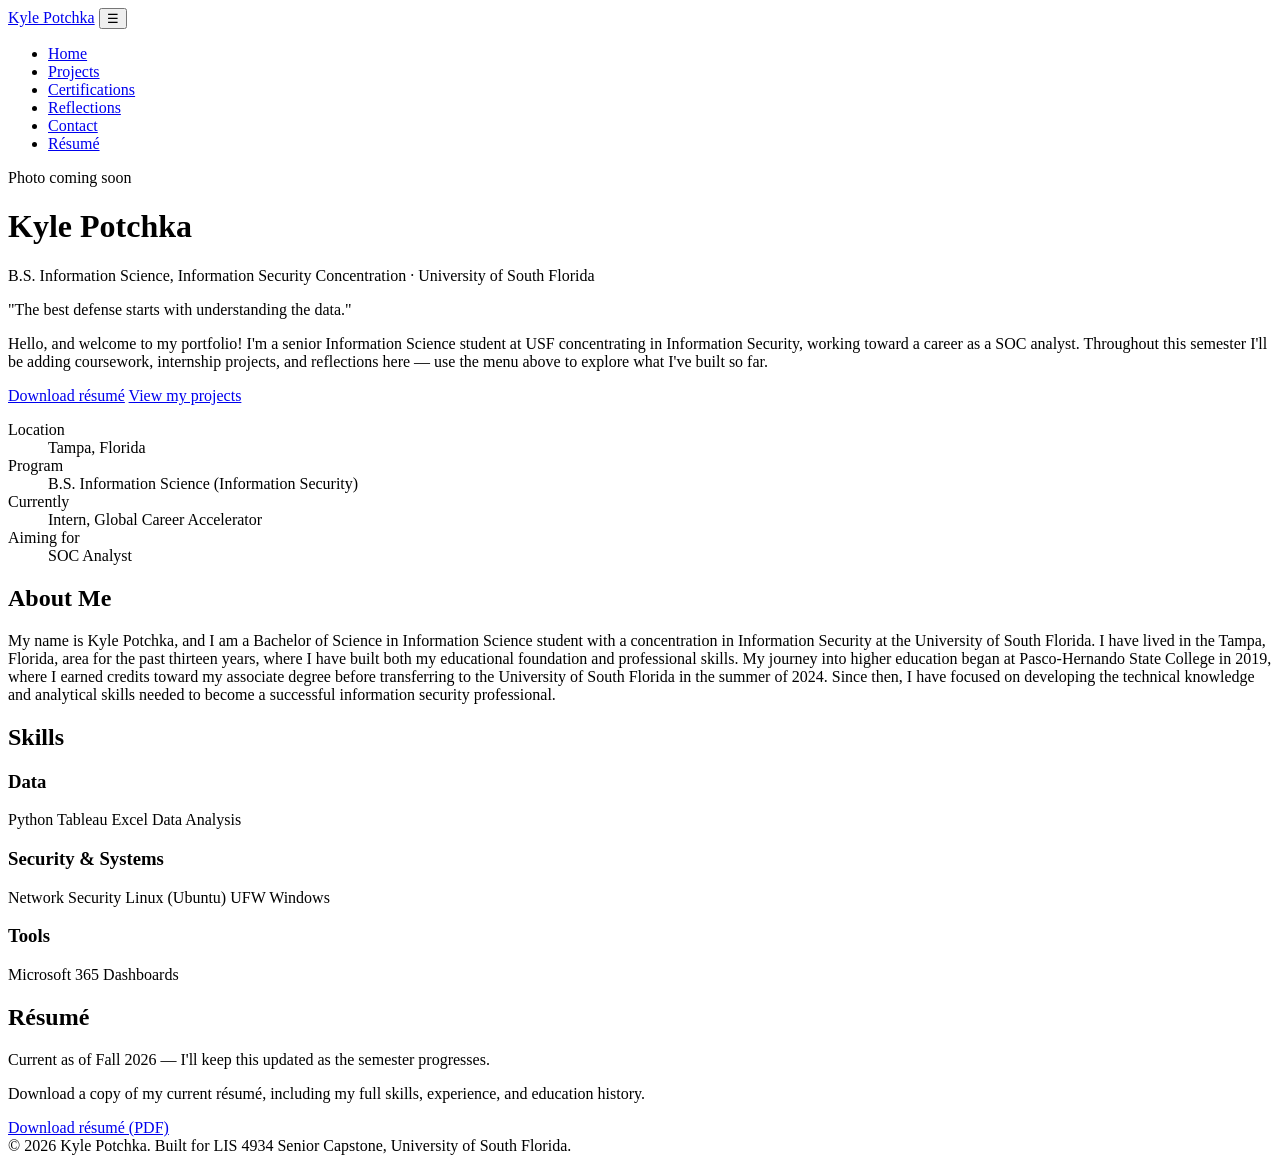
==== index.html @ e8d42bff "Add files via upload" ====
<!DOCTYPE html>
<html lang="en">
<head>
<meta charset="UTF-8">
<meta name="viewport" content="width=device-width, initial-scale=1.0">
<title>Kyle Potchka — ePortfolio</title>
<meta name="description" content="Kyle Potchka — Information Security student at USF, focused on data analysis and network security.">
<link rel="preconnect" href="https://fonts.googleapis.com">
<link href="https://fonts.googleapis.com/css2?family=Source+Serif+4:wght@500;600;700&family=IBM+Plex+Sans:wght@400;500;600;700&display=swap" rel="stylesheet">
<link rel="stylesheet" href="assets/style.css">
</head>
<body>

<nav class="site-nav">
  <div class="container">
    <a href="index.html" class="nav-name">Kyle Potchka</a>
    <button class="nav-toggle" aria-label="Toggle menu" aria-expanded="false" id="navToggle">☰</button>
    <ul class="nav-links" id="navLinks">
      <li><a href="index.html" aria-current="page">Home</a></li>
      <li><a href="projects.html">Projects</a></li>
      <li><a href="certifications.html">Certifications</a></li>
      <li><a href="reflections.html">Reflections</a></li>
      <li><a href="contact.html">Contact</a></li>
      <li><a href="assets/Potchka_Resume.pdf">Résumé</a></li>
    </ul>
  </div>
</nav>

<header class="hero">
  <div class="container">
    <div class="portrait-ring" aria-hidden="true">
      Photo coming soon
    </div>
    <h1>Kyle Potchka</h1>
    <p class="subtitle">B.S. Information Science, Information Security Concentration · University of South Florida</p>
    <p class="quote">"The best defense starts with understanding the data."</p>
    <p class="lede">Hello, and welcome to my portfolio! I'm a senior Information Science student at USF concentrating in Information Security, working toward a career as a SOC analyst. Throughout this semester I'll be adding coursework, internship projects, and reflections here — use the menu above to explore what I've built so far.</p>
    <div class="btn-row">
      <a class="btn btn-primary" href="assets/Potchka_Resume.pdf">Download résumé</a>
      <a class="btn btn-secondary" href="projects.html">View my projects</a>
    </div>
  </div>
</header>

<section class="facts">
  <div class="container">
    <dl class="facts-grid">
      <div class="fact"><dt>Location</dt><dd>Tampa, Florida</dd></div>
      <div class="fact"><dt>Program</dt><dd>B.S. Information Science (Information Security)</dd></div>
      <div class="fact"><dt>Currently</dt><dd>Intern, Global Career Accelerator</dd></div>
      <div class="fact"><dt>Aiming for</dt><dd>SOC Analyst</dd></div>
    </dl>
  </div>
</section>

<section class="section" id="bio">
  <div class="container">
    <div class="section-header">
      <h2>About Me</h2>
    </div>
    <div class="bio-block">
      <p>My name is Kyle Potchka, and I am a Bachelor of Science in Information Science student with a concentration in Information Security at the University of South Florida. I have lived in the Tampa, Florida, area for the past thirteen years, where I have built both my educational foundation and professional skills. My journey into higher education began at Pasco-Hernando State College in 2019, where I earned credits toward my associate degree before transferring to the University of South Florida in the summer of 2024. Since then, I have focused on developing the technical knowledge and analytical skills needed to become a successful information security professional.</p>
    </div>
  </div>
</section>

<section class="section section-tint">
  <div class="container">
    <div class="section-header">
      <h2>Skills</h2>
    </div>
    <div class="skill-groups">
      <div class="skill-group">
        <h3>Data</h3>
        <div class="chip-row">
          <span class="chip">Python</span>
          <span class="chip">Tableau</span>
          <span class="chip">Excel</span>
          <span class="chip">Data Analysis</span>
        </div>
      </div>
      <div class="skill-group">
        <h3>Security &amp; Systems</h3>
        <div class="chip-row">
          <span class="chip">Network Security</span>
          <span class="chip">Linux (Ubuntu)</span>
          <span class="chip">UFW</span>
          <span class="chip">Windows</span>
        </div>
      </div>
      <div class="skill-group">
        <h3>Tools</h3>
        <div class="chip-row">
          <span class="chip">Microsoft 365</span>
          <span class="chip">Dashboards</span>
        </div>
      </div>
    </div>
  </div>
</section>

<section class="section">
  <div class="container">
    <div class="section-header">
      <h2>Résumé</h2>
      <p>Current as of Fall 2026 — I'll keep this updated as the semester progresses.</p>
    </div>
    <div class="resume-block">
      <p>Download a copy of my current résumé, including my full skills, experience, and education history.</p>
      <a class="btn btn-primary" href="assets/Potchka_Resume.pdf">Download résumé (PDF)</a>
    </div>
  </div>
</section>

<footer class="site-footer">
  <div class="container">
    &copy; 2026 Kyle Potchka. Built for LIS 4934 Senior Capstone, University of South Florida.
  </div>
</footer>

<script src="assets/main.js"></script>
</body>
</html>
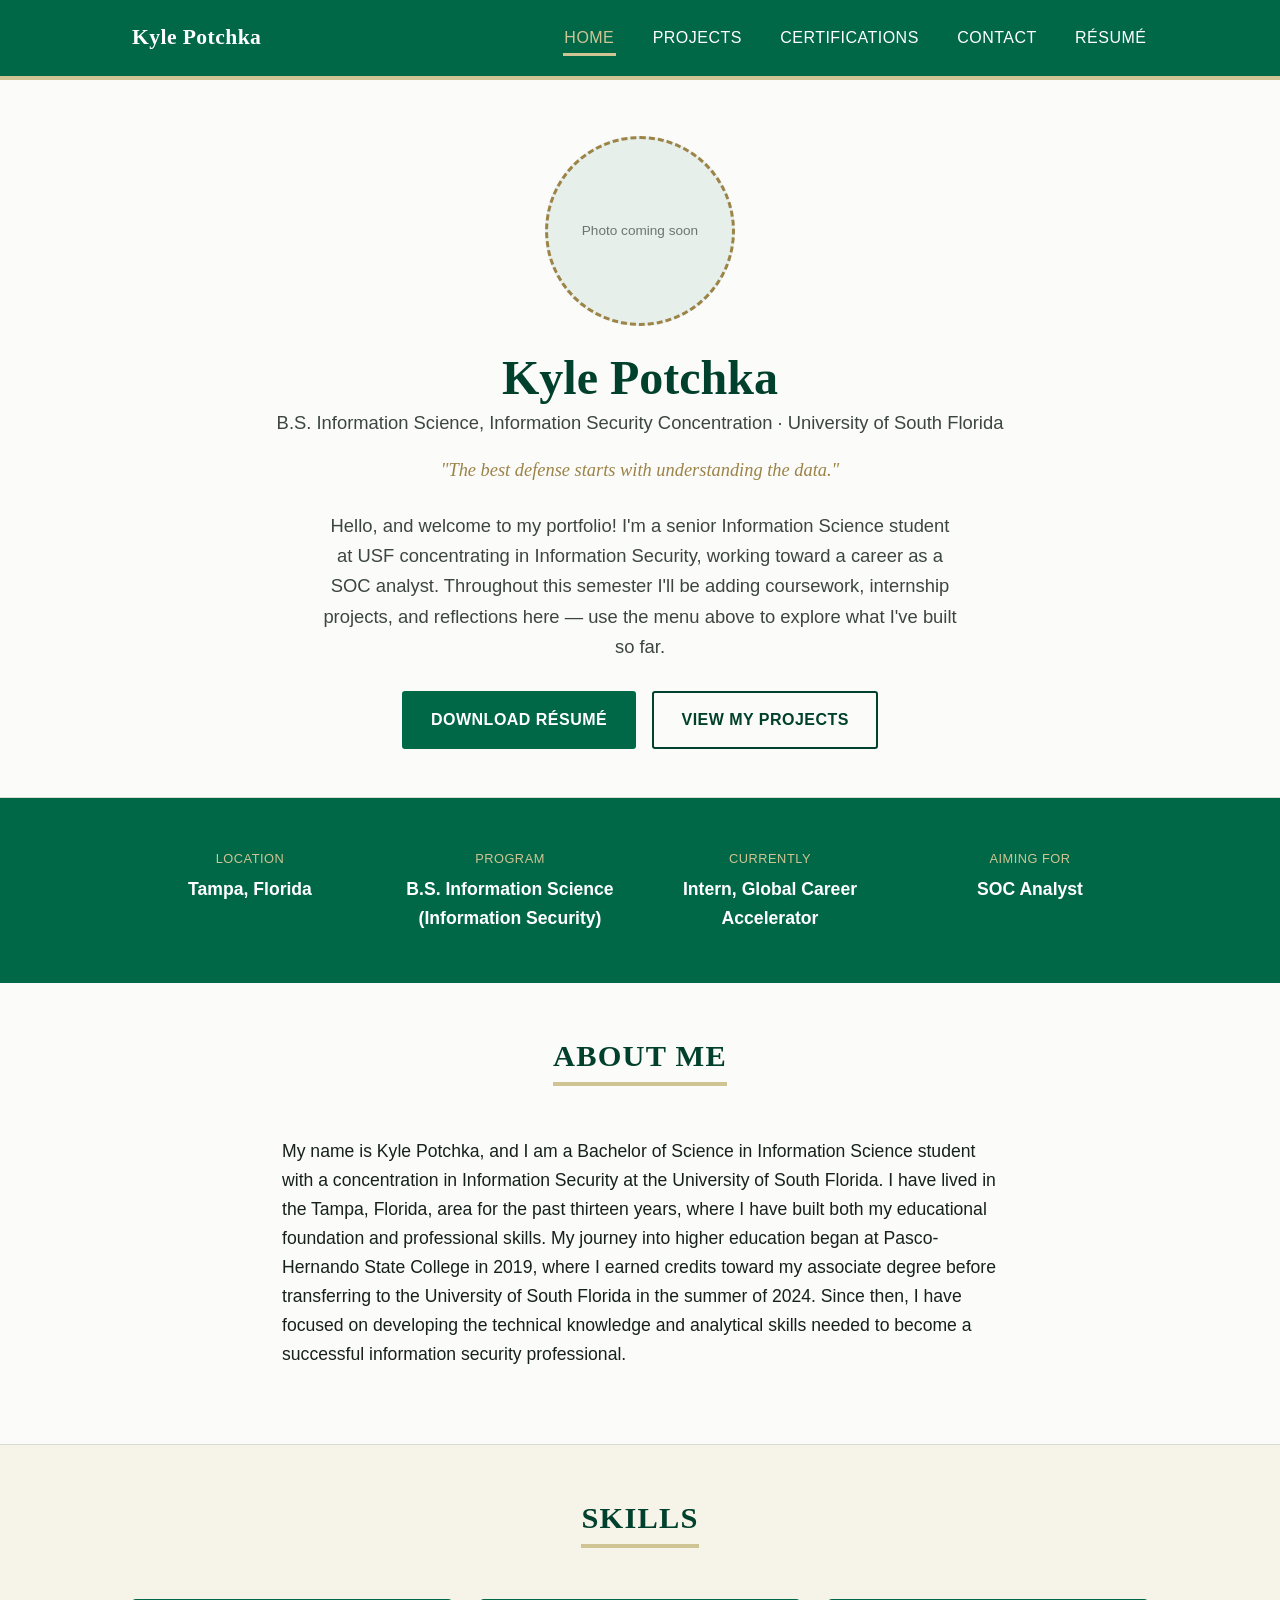
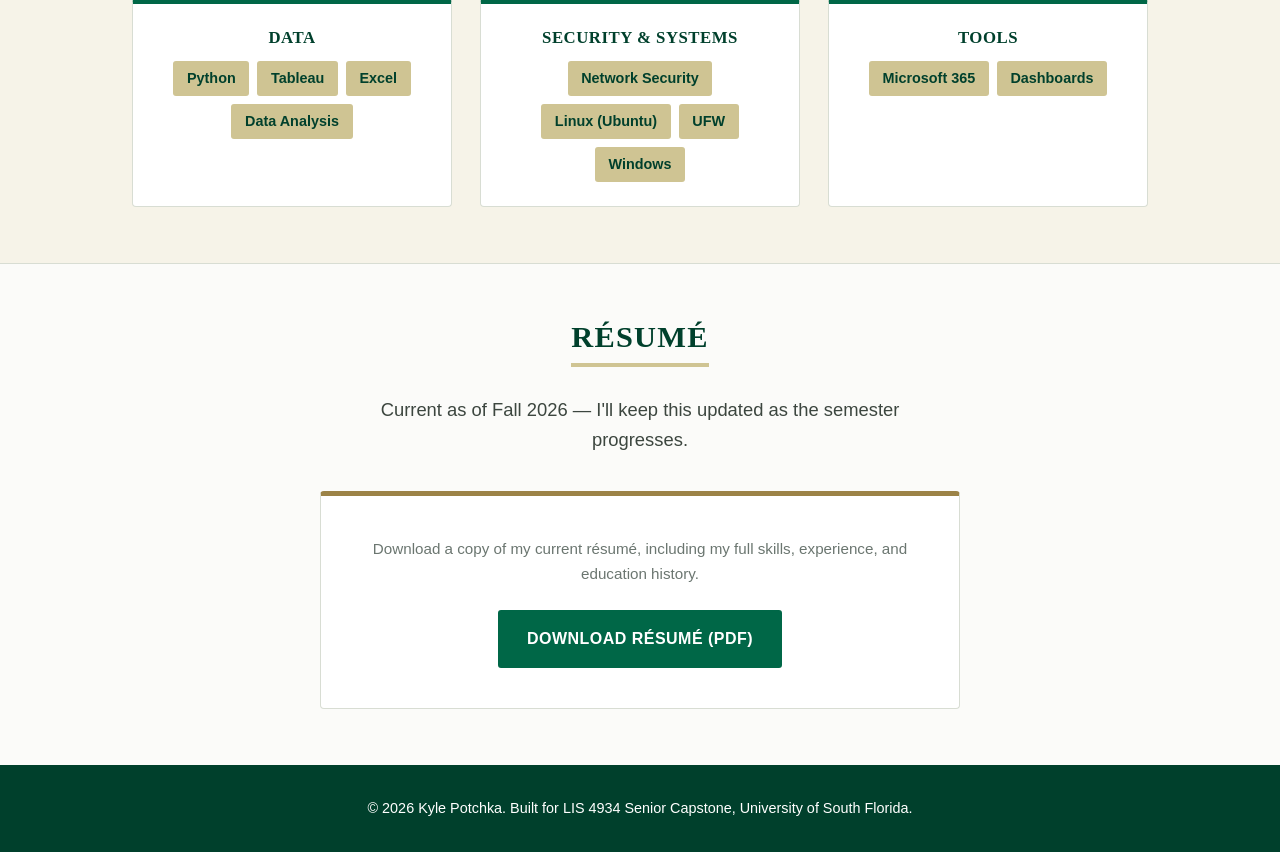
==== commit 580f99e6: "Update index.html stupid tab" ====
--- a/index.html
+++ b/index.html
@@ -19,7 +19,6 @@
       <li><a href="index.html" aria-current="page">Home</a></li>
       <li><a href="projects.html">Projects</a></li>
       <li><a href="certifications.html">Certifications</a></li>
-      <li><a href="reflections.html">Reflections</a></li>
       <li><a href="contact.html">Contact</a></li>
       <li><a href="assets/Potchka_Resume.pdf">Résumé</a></li>
     </ul>
--- a/assets/style.css
+++ b/assets/style.css
@@ -0,0 +1,447 @@
+/* ==========================================================================
+   Kyle Potchka — ePortfolio
+   Token system: color, type, layout
+   ========================================================================== */
+
+:root {
+  /* Color */
+  --green: #006747;
+  --green-dark: #00402c;
+  --green-tint: #e6efe9;
+  --gold: #cfc493;
+  --gold-tint: #f6f3e8;
+  --gold-deep: #9c8347;
+  --paper: #fbfbf9;
+  --paper-raised: #ffffff;
+  --ink: #16211b;
+  --ink-soft: #3c463f;
+  --ink-faint: #6b7670;
+  --line: #d8ddd3;
+
+  /* Type */
+  --font-display: "Source Serif 4", Georgia, "Times New Roman", serif;
+  --font-body: "IBM Plex Sans", -apple-system, "Segoe UI", sans-serif;
+
+  --content-max: 70ch;
+  --page-max: 1080px;
+}
+
+* { box-sizing: border-box; }
+html { scroll-behavior: smooth; }
+
+body {
+  margin: 0;
+  background: var(--paper);
+  color: var(--ink);
+  font-family: var(--font-body);
+  font-size: 1.15rem;
+  line-height: 1.65;
+  -webkit-font-smoothing: antialiased;
+}
+
+@media (prefers-reduced-motion: reduce) {
+  html { scroll-behavior: auto; }
+}
+
+img { max-width: 100%; display: block; }
+
+a {
+  color: var(--gold-deep);
+  text-decoration: underline;
+  text-decoration-color: var(--gold);
+  text-underline-offset: 3px;
+}
+a:hover { color: var(--green); text-decoration-color: var(--green); }
+a:focus-visible, button:focus-visible { outline: 2px solid var(--green); outline-offset: 3px; }
+
+h1, h2, h3 {
+  font-family: var(--font-display);
+  font-weight: 600;
+  line-height: 1.15;
+  color: var(--green-dark);
+  margin: 0 0 0.5em;
+}
+
+h1 { font-size: 2.9rem; }
+h2 {
+  font-size: 1.9rem;
+  text-transform: uppercase;
+  letter-spacing: 0.04em;
+  padding-bottom: 0.5rem;
+  border-bottom: 4px solid var(--gold);
+  display: inline-block;
+}
+h3 { font-size: 1.3rem; }
+
+p { margin: 0 0 1.1em; }
+
+.container { max-width: var(--page-max); margin: 0 auto; padding: 0 2rem; }
+.prose { max-width: var(--content-max); margin-left: auto; margin-right: auto; }
+.center { text-align: center; }
+
+/* ---------- Nav ---------- */
+.site-nav {
+  position: sticky;
+  top: 0;
+  z-index: 20;
+  background: var(--green);
+  border-bottom: 4px solid var(--gold);
+}
+
+.site-nav .container {
+  display: flex;
+  align-items: center;
+  justify-content: space-between;
+  height: 76px;
+}
+
+.nav-name {
+  font-family: var(--font-display);
+  font-weight: 700;
+  font-size: 1.35rem;
+  color: #fff;
+  text-decoration: none;
+  letter-spacing: 0.02em;
+}
+.nav-name:hover { color: var(--gold); text-decoration: none; }
+
+.nav-links {
+  display: flex;
+  gap: 2.2rem;
+  list-style: none;
+  margin: 0;
+  padding: 0;
+}
+
+.nav-links a {
+  color: #fff;
+  text-decoration: none;
+  font-size: 1rem;
+  font-weight: 500;
+  text-transform: uppercase;
+  letter-spacing: 0.03em;
+  padding: 0.4rem 0.1rem;
+  border-bottom: 3px solid transparent;
+}
+.nav-links a:hover,
+.nav-links a[aria-current="page"] {
+  color: var(--gold);
+  border-bottom-color: var(--gold);
+}
+
+.nav-toggle {
+  display: none;
+  background: none;
+  border: 1px solid #fff;
+  border-radius: 6px;
+  width: 42px;
+  height: 42px;
+  font-size: 1.2rem;
+  color: #fff;
+  cursor: pointer;
+}
+
+@media (max-width: 760px) {
+  .nav-toggle { display: block; }
+  .nav-links {
+    position: absolute;
+    top: 76px;
+    left: 0;
+    right: 0;
+    background: var(--green);
+    border-bottom: 4px solid var(--gold);
+    flex-direction: column;
+    gap: 0;
+    padding: 0.5rem 2rem 1.2rem;
+    display: none;
+  }
+  .nav-links.open { display: flex; }
+  .nav-links a { padding: 0.7rem 0; width: 100%; }
+}
+
+/* ---------- Buttons ---------- */
+.btn {
+  display: inline-flex;
+  align-items: center;
+  gap: 0.5rem;
+  padding: 0.85rem 1.7rem;
+  border-radius: 3px;
+  font-family: var(--font-body);
+  font-size: 1rem;
+  font-weight: 600;
+  text-decoration: none;
+  border: 2px solid transparent;
+  cursor: pointer;
+  text-transform: uppercase;
+  letter-spacing: 0.03em;
+}
+
+.btn-primary { background: var(--green); color: #fff; border-color: var(--green); }
+.btn-primary:hover { background: var(--green-dark); border-color: var(--green-dark); color: #fff; }
+
+.btn-secondary { background: transparent; color: var(--green-dark); border-color: var(--green-dark); }
+.btn-secondary:hover { background: var(--green-tint); color: var(--green-dark); }
+
+.btn-row { display: flex; gap: 1rem; flex-wrap: wrap; margin-top: 1.8rem; justify-content: center; }
+
+/* ---------- Hero (centered, portrait-first) ---------- */
+.hero { padding: 3.5rem 0 3rem; text-align: center; border-bottom: 1px solid var(--line); }
+
+.portrait-ring {
+  width: 190px;
+  height: 190px;
+  border-radius: 50%;
+  border: 3px dashed var(--gold-deep);
+  background: var(--green-tint);
+  margin: 0 auto 1.5rem;
+  display: flex;
+  align-items: center;
+  justify-content: center;
+  color: var(--ink-faint);
+  font-size: 0.85rem;
+  text-align: center;
+  padding: 1rem;
+  overflow: hidden;
+}
+.portrait-ring img { width: 100%; height: 100%; object-fit: cover; border-radius: 50%; }
+
+.hero h1 { font-size: 3rem; margin-bottom: 0.2rem; }
+.hero .subtitle { color: var(--ink-soft); font-size: 1.15rem; font-weight: 500; margin-bottom: 1rem; }
+.hero .quote {
+  font-family: var(--font-display);
+  font-style: italic;
+  color: var(--gold-deep);
+  font-size: 1.15rem;
+  max-width: 46ch;
+  margin: 0 auto 1.6rem;
+}
+.hero .lede { max-width: 62ch; margin: 0 auto; color: var(--ink-soft); }
+
+/* ---------- Quick facts band ---------- */
+.facts { background: var(--green); padding: 2rem 0; }
+.facts-grid {
+  display: grid;
+  grid-template-columns: repeat(4, 1fr);
+  gap: 1.5rem;
+  text-align: center;
+}
+@media (max-width: 700px) { .facts-grid { grid-template-columns: repeat(2, 1fr); } }
+.fact dt {
+  font-size: 0.8rem;
+  color: var(--gold);
+  text-transform: uppercase;
+  letter-spacing: 0.04em;
+  margin-bottom: 0.35rem;
+}
+.fact dd { margin: 0; font-size: 1.1rem; color: #fff; font-weight: 600; }
+
+/* ---------- Sections ---------- */
+.section { padding: 3.5rem 0; }
+.section-tint { background: var(--gold-tint); border-top: 1px solid var(--line); border-bottom: 1px solid var(--line); }
+.section-header { text-align: center; margin-bottom: 2.2rem; }
+.section-header p { color: var(--ink-soft); max-width: 60ch; margin: 0.8rem auto 0; }
+
+.bio-block { max-width: var(--content-max); margin: 0 auto; }
+.bio-block p { font-size: 1.1rem; }
+
+/* ---------- Skills ---------- */
+.skill-groups {
+  display: grid;
+  grid-template-columns: repeat(3, 1fr);
+  gap: 1.75rem;
+  margin-top: 1rem;
+}
+@media (max-width: 700px) { .skill-groups { grid-template-columns: 1fr; } }
+.skill-group {
+  background: #fff;
+  border: 1px solid var(--line);
+  border-top: 5px solid var(--green);
+  border-radius: 4px;
+  padding: 1.5rem;
+  text-align: center;
+}
+.skill-group h3 { margin-bottom: 0.9rem; text-transform: uppercase; font-size: 1.05rem; letter-spacing: 0.03em; }
+.chip-row { display: flex; flex-wrap: wrap; gap: 0.5rem; justify-content: center; }
+.chip {
+  background: var(--gold);
+  color: var(--green-dark);
+  font-size: 0.9rem;
+  font-weight: 600;
+  padding: 0.35rem 0.85rem;
+  border-radius: 3px;
+}
+
+/* ---------- Resume block ---------- */
+.resume-block {
+  text-align: center;
+  background: #fff;
+  border: 1px solid var(--line);
+  border-top: 5px solid var(--gold-deep);
+  border-radius: 4px;
+  padding: 2.5rem;
+  max-width: 640px;
+  margin: 0 auto;
+}
+.resume-block p { color: var(--ink-faint); font-size: 0.95rem; margin-bottom: 1.5rem; }
+
+/* ---------- Project cards ---------- */
+.project-grid {
+  display: grid;
+  grid-template-columns: repeat(2, 1fr);
+  gap: 1.75rem;
+  margin-top: 2rem;
+}
+@media (max-width: 760px) { .project-grid { grid-template-columns: 1fr; } }
+
+.project-card {
+  background: #fff;
+  border: 1px solid var(--line);
+  border-top: 5px solid var(--green);
+  border-radius: 4px;
+  padding: 1.9rem;
+  display: flex;
+  flex-direction: column;
+  gap: 0.8rem;
+}
+
+.tag-row { display: flex; gap: 0.5rem; flex-wrap: wrap; }
+.tag {
+  font-size: 0.75rem;
+  font-weight: 700;
+  padding: 0.25rem 0.7rem;
+  border-radius: 3px;
+  text-transform: uppercase;
+  letter-spacing: 0.03em;
+  background: var(--green);
+  color: #fff;
+}
+.tag.tag-class { background: var(--gold-deep); }
+
+.project-card h3 { margin-bottom: 0; }
+.project-card .meta { font-size: 0.85rem; color: var(--ink-faint); font-weight: 600; }
+.project-card p { color: var(--ink-soft); font-size: 1rem; margin-bottom: 0.4rem; }
+
+.reflection-note {
+  border-left: 4px solid var(--gold);
+  background: var(--gold-tint);
+  padding: 0.8rem 1rem;
+  font-size: 0.95rem;
+  color: var(--ink-soft);
+  border-radius: 0 4px 4px 0;
+}
+.reflection-note strong { color: var(--ink); }
+
+.placeholder-card { border: 2px dashed var(--line); border-top: 2px dashed var(--line); background: transparent; justify-content: center; text-align: center; }
+.placeholder-card p { color: var(--ink-faint); font-style: italic; }
+
+.project-shot {
+  width: 100%;
+  border: 1px solid var(--line);
+  border-radius: 3px;
+  background: #fff;
+}
+.project-links { display: flex; gap: 1rem; flex-wrap: wrap; margin-top: 0.3rem; font-size: 0.9rem; }
+.category-heading {
+  margin-top: 3rem;
+  padding-top: 0.5rem;
+}
+.category-heading:first-of-type { margin-top: 0; }
+.category-sub { color: var(--ink-faint); font-size: 0.95rem; margin-top: -0.5rem; }
+.tableau-pending {
+  display: flex;
+  align-items: center;
+  justify-content: center;
+  height: 160px;
+  border: 1.5px dashed var(--line);
+  border-radius: 3px;
+  color: var(--ink-faint);
+  font-size: 0.85rem;
+  font-style: italic;
+  text-align: center;
+  padding: 1rem;
+}
+.tableau-embed { width: 100%; }
+.tableau-embed iframe { width: 100%; height: 320px; border: 1px solid var(--line); border-radius: 3px; }
+
+.file-list { list-style: none; padding: 0; margin: 0.3rem 0 0.8rem; }
+.file-list li {
+  padding: 0.6rem 0;
+  border-bottom: 1px solid var(--line);
+  font-size: 0.95rem;
+  color: var(--ink-soft);
+}
+.file-list li:last-child { border-bottom: none; }
+.file-list strong { color: var(--ink); }
+.file-list a { font-size: 0.85rem; white-space: nowrap; margin-left: 0.5rem; }
+
+/* ---------- Reflections ---------- */
+.reflections article {
+  background: #fff;
+  border: 1px solid var(--line);
+  border-left: 5px solid var(--green);
+  border-radius: 4px;
+  padding: 2rem;
+}
+.reflections article + article { margin-top: 1.75rem; }
+.reflections h2 { margin-bottom: 0.3rem; font-size: 1.4rem; border-bottom: none; padding-bottom: 0; }
+.reflections .meta { color: var(--ink-faint); font-size: 0.88rem; margin-bottom: 1rem; font-weight: 600; text-transform: uppercase; letter-spacing: 0.03em; }
+
+/* ---------- Contact ---------- */
+.contact-list { list-style: none; padding: 0; margin: 2rem auto 0; max-width: 480px; }
+.contact-list li {
+  padding: 1rem 1.2rem;
+  border: 1px solid var(--line);
+  border-radius: 4px;
+  margin-bottom: 0.8rem;
+  display: flex;
+  gap: 1rem;
+  align-items: baseline;
+  background: #fff;
+}
+.contact-list .label { width: 100px; flex-shrink: 0; color: var(--gold-deep); font-size: 0.8rem; font-weight: 700; text-transform: uppercase; letter-spacing: 0.03em; }
+
+/* ---------- Footer ---------- */
+.site-footer {
+  padding: 2rem 0;
+  color: #fff;
+  background: var(--green-dark);
+  font-size: 0.9rem;
+  text-align: center;
+}
+.site-footer a { color: var(--gold); }
+
+/* ---------- Certifications ---------- */
+.cert-grid {
+  display: grid;
+  grid-template-columns: repeat(3, 1fr);
+  gap: 1.5rem;
+  margin-top: 2rem;
+}
+@media (max-width: 900px) { .cert-grid { grid-template-columns: repeat(2, 1fr); } }
+@media (max-width: 600px) { .cert-grid { grid-template-columns: 1fr; } }
+.cert-card {
+  background: #fff;
+  border: 1px solid var(--line);
+  border-top: 5px solid var(--gold-deep);
+  border-radius: 4px;
+  padding: 1.6rem;
+  display: flex;
+  flex-direction: column;
+  gap: 0.5rem;
+}
+.cert-badge {
+  width: 84px; height: 84px;
+  border: 3px dashed var(--gold-deep);
+  background: var(--green-tint);
+  border-radius: 50%;
+  display: flex; align-items: center; justify-content: center;
+  font-size: 0.7rem; font-weight: 600; color: var(--ink-faint);
+  text-align: center; margin: 0 auto 0.6rem;
+}
+.cert-card img.cert-badge-img { width: 84px; height: 84px; object-fit: contain; margin: 0 auto 0.6rem; }
+.cert-card h3 { font-size: 1.15rem; text-align: center; margin-bottom: 0; }
+.cert-card .issuer { text-align: center; color: var(--gold-deep); font-weight: 600; font-size: 0.95rem; }
+.cert-card .meta { text-align: center; color: var(--ink-faint); font-size: 0.85rem; font-weight: 600; }
+.cert-card .project-links { justify-content: center; margin-top: 0.4rem; }
+.cert-card img.cert-badge-img { width: 150px; height: 150px; }
+.cert-card img.cert-doc-img { width: 100%; max-width: 260px; height: auto; margin: 0 auto 0.6rem; border: 1px solid var(--line); border-radius: 3px; }
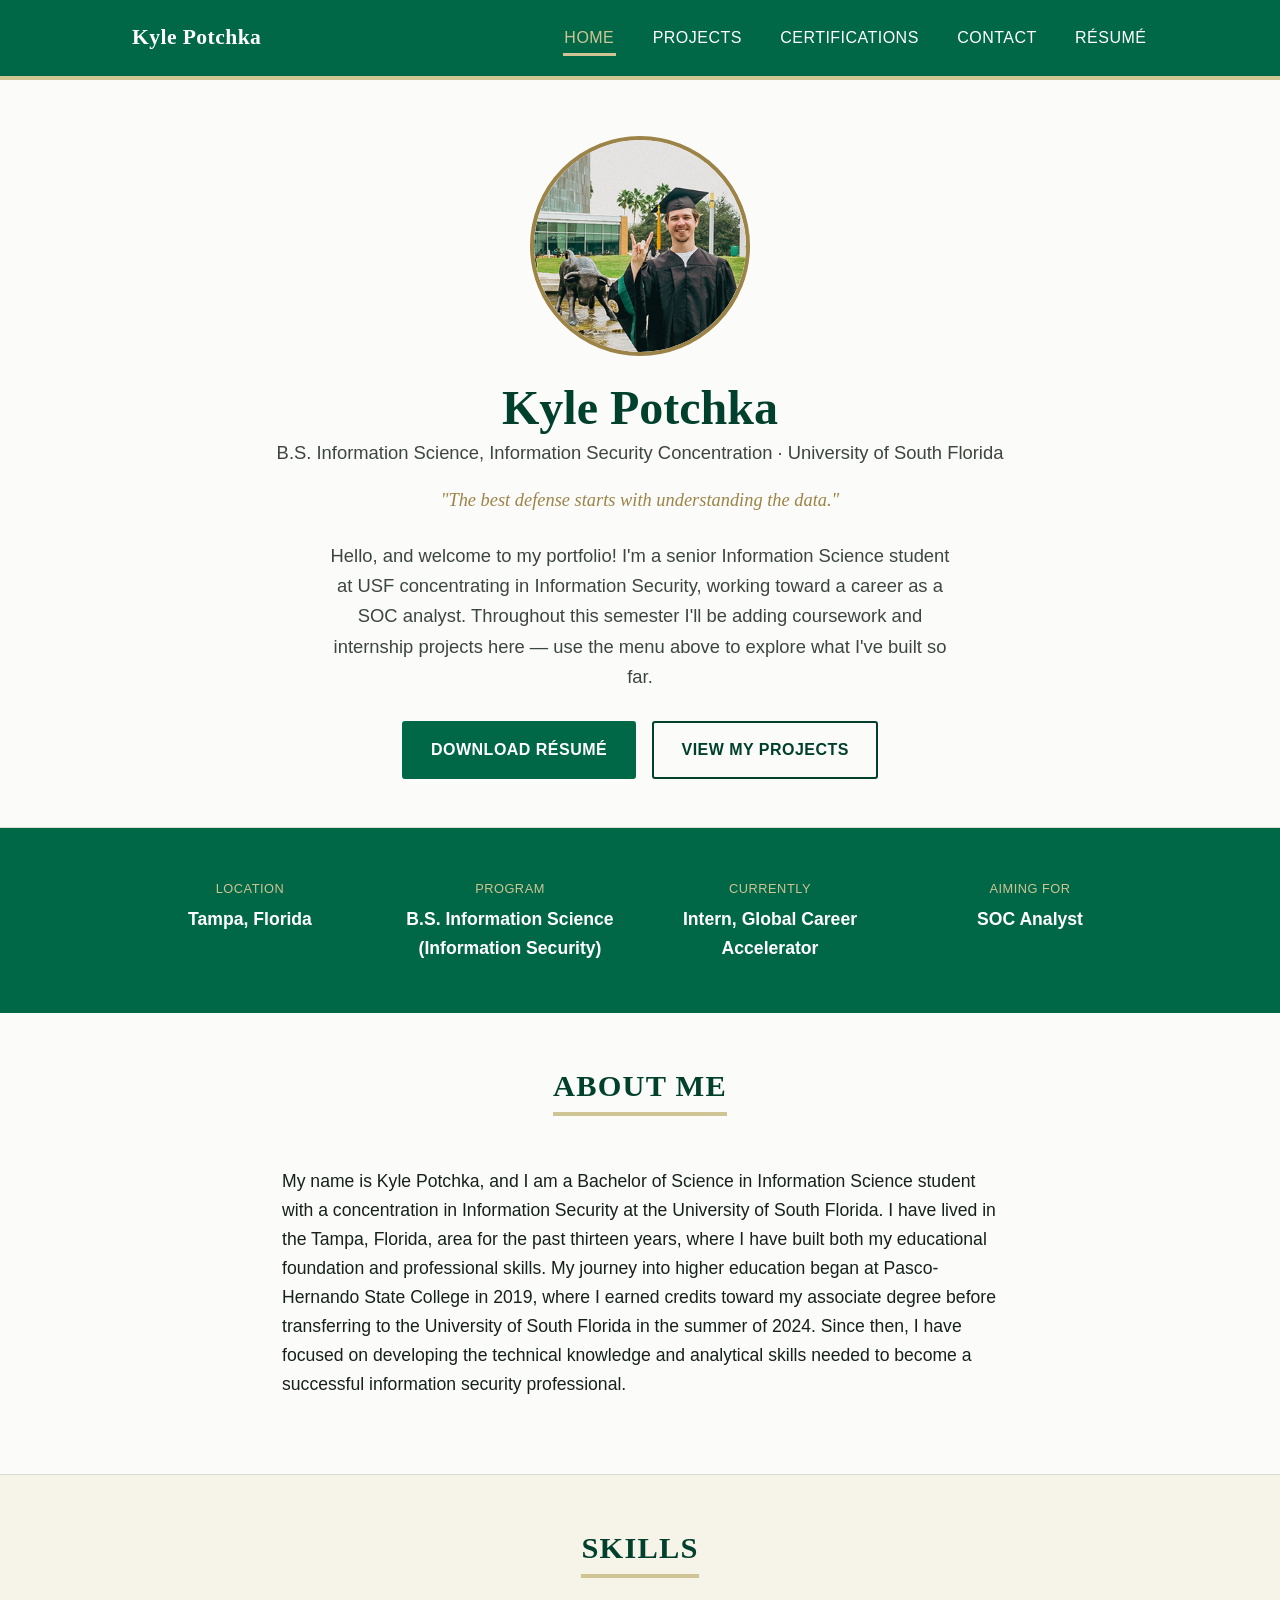
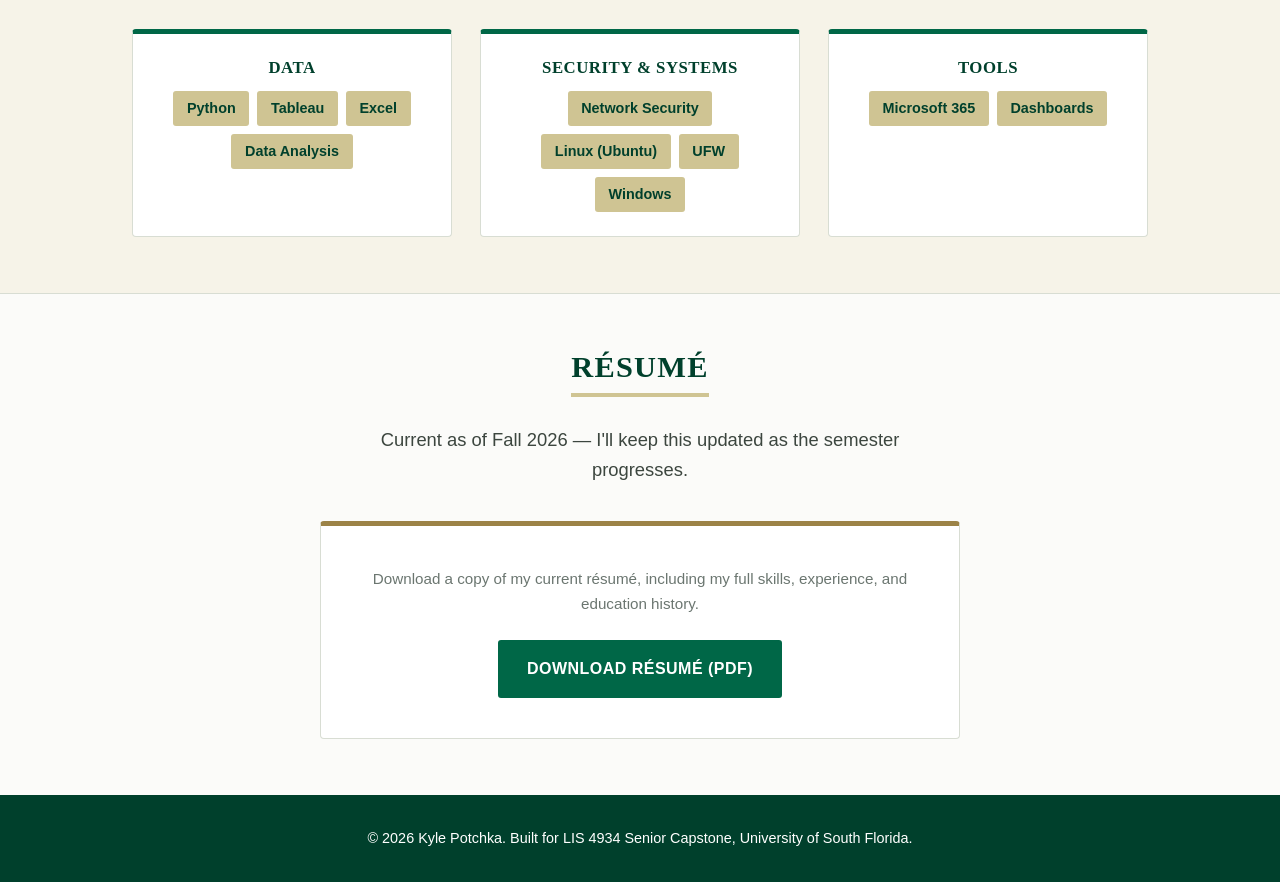
==== commit b32fef4f: "Add files via upload" ====
--- a/index.html
+++ b/index.html
@@ -27,13 +27,13 @@
 
 <header class="hero">
   <div class="container">
-    <div class="portrait-ring" aria-hidden="true">
-      Photo coming soon
+    <div class="portrait-ring has-photo">
+      <img src="assets/kyle-potchka.jpg" alt="Kyle Potchka in his USF graduation cap and gown, making the Bulls hand sign in front of the Marshall Student Center">
     </div>
     <h1>Kyle Potchka</h1>
     <p class="subtitle">B.S. Information Science, Information Security Concentration · University of South Florida</p>
     <p class="quote">"The best defense starts with understanding the data."</p>
-    <p class="lede">Hello, and welcome to my portfolio! I'm a senior Information Science student at USF concentrating in Information Security, working toward a career as a SOC analyst. Throughout this semester I'll be adding coursework, internship projects, and reflections here — use the menu above to explore what I've built so far.</p>
+    <p class="lede">Hello, and welcome to my portfolio! I'm a senior Information Science student at USF concentrating in Information Security, working toward a career as a SOC analyst. Throughout this semester I'll be adding coursework and internship projects here — use the menu above to explore what I've built so far.</p>
     <div class="btn-row">
       <a class="btn btn-primary" href="assets/Potchka_Resume.pdf">Download résumé</a>
       <a class="btn btn-secondary" href="projects.html">View my projects</a>
--- a/assets/style.css
+++ b/assets/style.css
@@ -445,3 +445,5 @@
 .cert-card .project-links { justify-content: center; margin-top: 0.4rem; }
 .cert-card img.cert-badge-img { width: 150px; height: 150px; }
 .cert-card img.cert-doc-img { width: 100%; max-width: 260px; height: auto; margin: 0 auto 0.6rem; border: 1px solid var(--line); border-radius: 3px; }
+
+.portrait-ring.has-photo { width: 220px; height: 220px; padding: 0; border: 4px solid var(--gold-deep); background: var(--paper-raised); }
